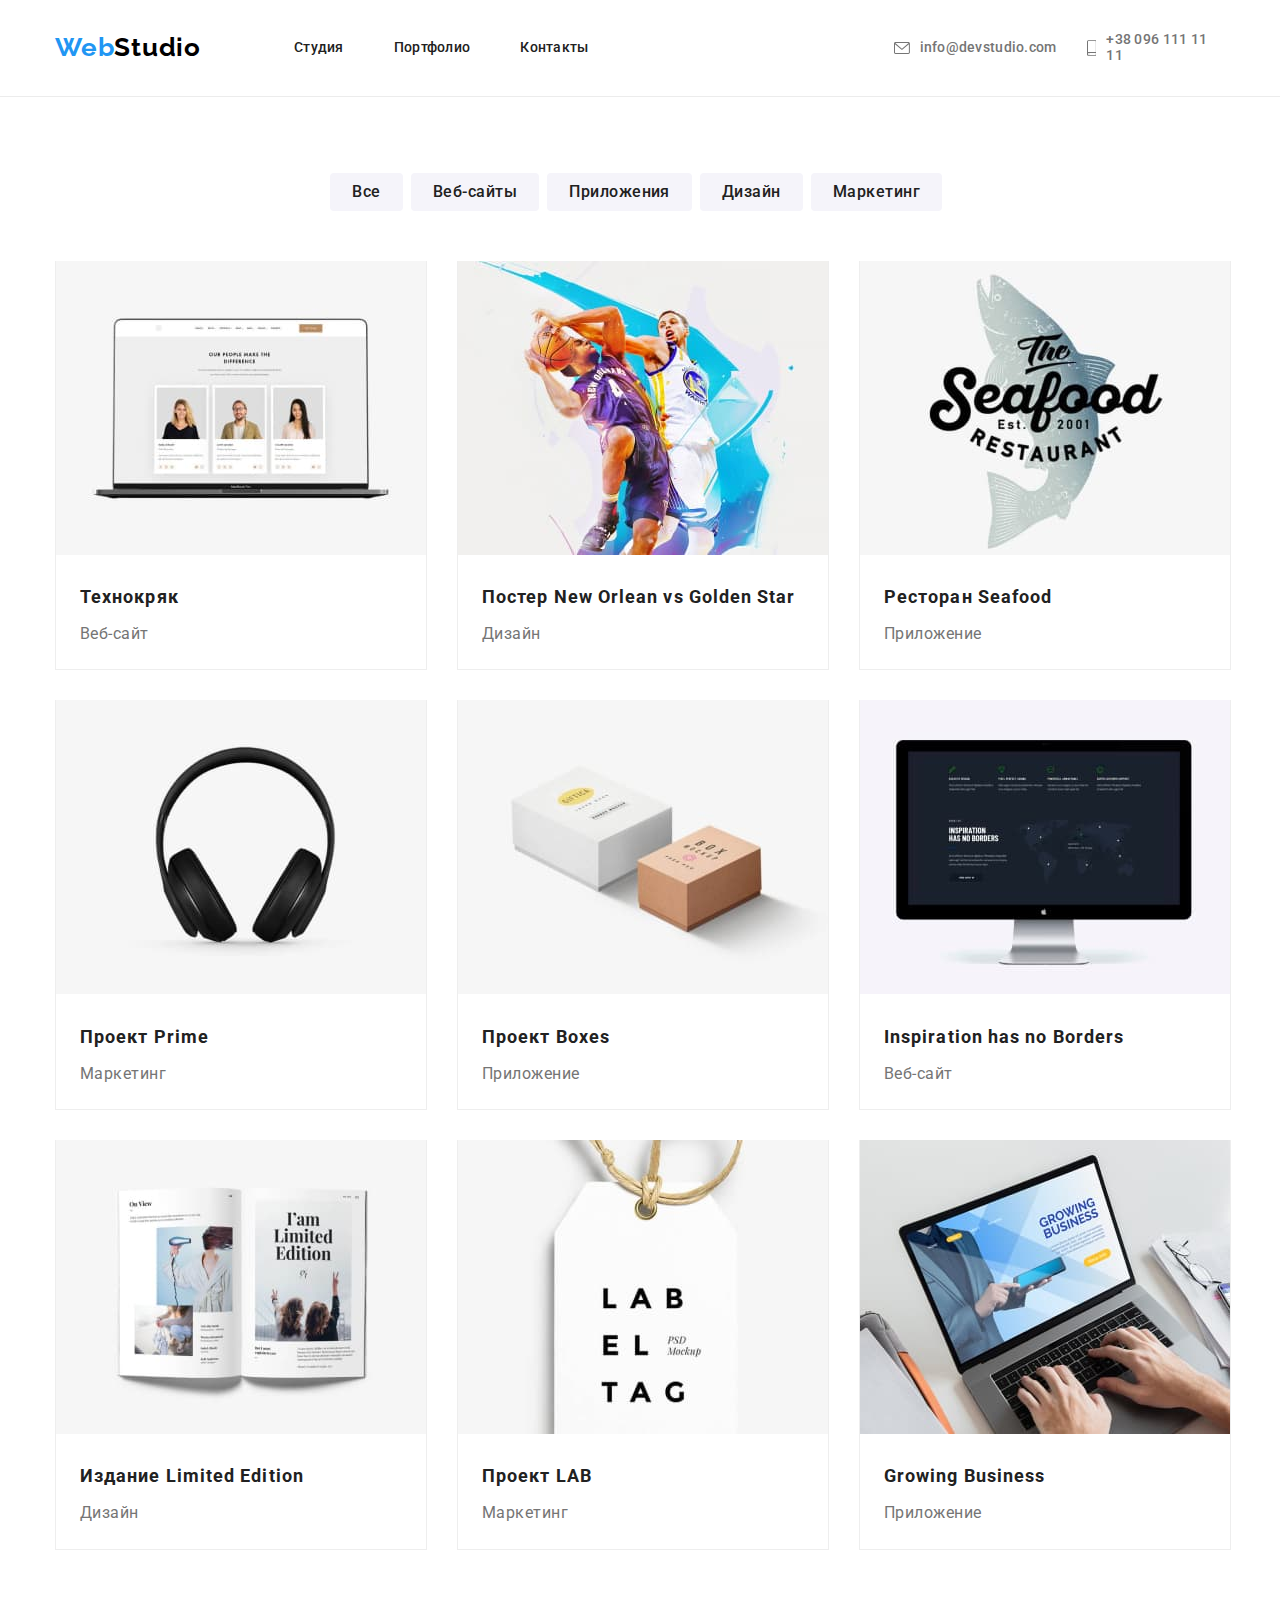
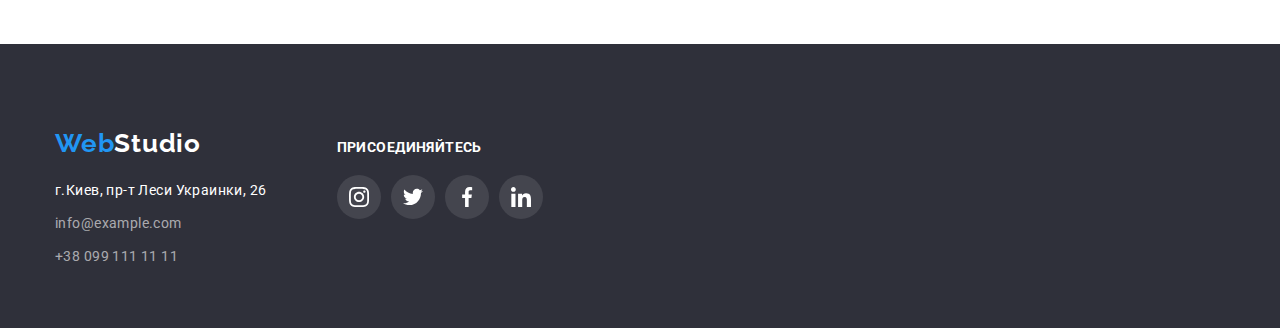
==== portfolio.html @ 5c1def11 "Add files via upload" ====
<!DOCTYPE html>
<html lang="en">

<head>
    <meta charset="UTF-8">
    <meta http-equiv="X-UA-Compatible" content="IE=edge">
    <meta name="viewport" content="width=device-width, initial-scale=1.0">
    <title>Document</title>
    <link rel="preconnect" href="https://fonts.googleapis.com">
    <link rel="preconnect" href="https://fonts.gstatic.com" crossorigin>
    <link
        href="https://fonts.googleapis.com/css2?family=Raleway:wght@700&family=Roboto:wght@400;500;700;900&display=swap"
        rel="stylesheet">
        <link rel="stylesheet" href="https://cdnjs.cloudflare.com/ajax/libs/modern-normalize/1.1.0/modern-normalize.min.css">
    <link rel="stylesheet" href="./css/styles.css">
</head>

<body class="page">
    <!--Шапка-->
    <header class="page-header">
        <div class="container">
        <nav class="header-nav">
            <a class="logo" href="/">Web<span class="logo-dark">Studio</span></a>
            <ul class="site-nav list">
                <li class="site-nav-link"><a href="./index.html" class="link">Студия</a></li>
                <li class="site-nav-link"><a href="#" class="link current">Портфолио</a></li>
                <li class="site-nav-link"><a href="#" class="link">Контакты</a></li>
            </ul>
        </nav>
        <ul class="auth-nav list">
            <li>
                <a href="#" class="link"><svg class="auth-nav-icon" width="16" height="12">
                <use href="./images/icons.svg#icon-envelope"></use>
            </svg>info@devstudio.com</a></li>
            <li>
                <a href="#" class="link"><svg class="auth-nav-icon" width="10" height="16">
                <use href="./images/icons.svg#icon-smartphone"></use>
            </svg>+38 096 111 11 11</a></li>
        </ul>
        </div>
    </header>

    <main>
        <!--Bозможности-->
        <section class="opportunities">
            <div class="container">
            <ul class="opportunity-list list">
                <li><button class="opportunity-button" type="button">Все</button></li>
                <li><button class="opportunity-button" type="button">Веб-сайты</button></li>
                <li><button class="opportunity-button" type="button">Приложения</button></li>
                <li><button class="opportunity-button" type="button">Дизайн</button></li>
                <li><button class="opportunity-button" type="button">Маркетинг</button></li>
            </ul>
            <ul class="images-list list">
                <li>
                    <img class="photos" src="images/img(10).jpg" alt="Веб-сайт" width="370">
                    <div class="opportunity-div" >
                        <h3 class="photos-title">Технокряк</h3>
                        <p class="photos-text">Веб-сайт</p>
                    </div>
                </li>
                <li>
                    <img class="photos" src="images/img(1)(1).jpg" alt="Постер баскетбол" width="370">
                    <div class="opportunity-div" >
                        <h3 class="photos-title">Постер New Orlean vs Golden Star</h3>
                        <p class="photos-text">Дизайн</p>
                    </div>
                </li>
                <li>
                    <img class="photos" src="images/img(2)(1).jpg" alt="Ресторан" width="370">
                    <div class="opportunity-div" >
                        <h3 class="photos-title">Ресторан Seafood</h3>
                        <p class="photos-text">Приложение</p>
                    </div>
                </li>
                <li>
                    <img class="photos" src="images/img(3)(1).jpg" alt="Наушники" width="370">
                    <div class="opportunity-div" >
                        <h3 class="photos-title">Проект Prime</h3>
                        <p class="photos-text">Маркетинг</p>
                    </div>
                </li>
                <li>
                    <img class="photos" src="images/img(4)(1).jpg" alt="Коробки" width="370">
                    <div class="opportunity-div" >
                        <h3 class="photos-title">Проект Boxes</h3>
                        <p class="photos-text">Приложение</p>
                    </div>
                </li>
                <li>
                    <img class="photos" src="images/img(5)(1).jpg" alt="Монитор" width="370">
                    <div class="opportunity-div" >
                        <h3 class="photos-title">Inspiration has no Borders</h3>
                        <p class="photos-text">Веб-сайт</p>
                    </div>
                </li>
                <li>
                    <img class="photos" src="images/img(7)(1).jpg" alt="Книга" width="370">
                    <div class="opportunity-div" >
                        <h3 class="photos-title">Издание Limited Edition</h3>
                        <p class="photos-text">Дизайн</p>
                    </div>
                </li>
                <li>
                    <img class="photos" src="images/img(10)(1).jpg" alt="Проект" width="370">
                    <div class="opportunity-div" >
                        <h3 class="photos-title">Проект LAB</h3>
                        <p class="photos-text">Маркетинг</p>
                    </div>
                </li>
                <li>
                    <img class="photos" src="images/img(9)(1).jpg" alt="Приложение" width="370">
                    <div class="opportunity-div">
                        <h3 class="photos-title">Growing Business</h3>
                        <p class="photos-text">Приложение</p>
                    </div>
                </li>
            </ul>
            </div>
        </section>
    </main>

    <!--Футер-->
    <footer class="page-footer">
        <div class="container">
        <div class="footer-div">
            <a href="/" class="logo">Web<span class="logo-light">Studio</span></a>
            <address>
                <ul class="page-footer-list list">
                    <li><a href="#" class="page-footer-address">г.Киев, пр-т Леси Украинки, 26</a></li>
                    <li><a href="mail:info@example.com" class="page-footer-link">info@example.com</a></li>
                    <li><a href="tel:+380991111111" class="page-footer-link">+38 099 111 11 11</a></li>
                </ul>
            </address>
        </div>
        <div class="footer-icon-div">
            <h2 class="footer-icon-title">присоединяйтесь</h2>
            <ul class="footer-icon-list list">
                <li>
                    <a class="footer-icon-link" href="">
                        <svg class="footer-icon" width="20" height="20">
                            <use href="./images/icons.svg#icon-instagram-2"></use>
                        </svg>
                    </a>
                </li>
                <li>
                    <a class="footer-icon-link" href="">
                        <svg class="footer-icon" width="20" height="20">
                            <use href="./images/icons.svg#icon-twitter-1"></use>
                        </svg>
                    </a>
                </li>
                <li>
                    <a class="footer-icon-link" href="">
                        <svg class="footer-icon" width="20" height="20">
                            <use href="./images/icons.svg#icon-facebook-1"></use>
                        </svg>
                    </a>
                </li>
                <li>
                    <a class="footer-icon-link" href="">
                        <svg class="footer-icon" width="20" height="20">
                            <use href="./images/icons.svg#icon-linkedin-1"></use>
                        </svg>
                    </a>
                </li>
            </ul>
        </div>
        </div>
    </footer>
</body>

</html>
---- css/styles.css ----
/*Сторінка*/
.page {
color: #212121;
background-color:  #FFFFFF;
font-family: 'Roboto', sans-serif;
}

.container {
    width: 1170px;
    margin: 0 auto;
}

.list {
    list-style: none;
    padding: 0;
    margin: 0;
}

p,
h1,
h2,
h3,
h4,
h5 {
    margin: 0;
}

ul,
ol {
    margin: 0;
    padding-left: 0;
}


/*Шапка*/
.site-nav-link {
    margin-right: 50px;
    padding-top: 32px;
    padding-bottom: 32px
}
.site-nav-link:last-child {
    margin-right: 0px;
}



.page-header {
border-bottom: 1px solid #ECECEC;
}

.header-nav {
display: flex;
}

.logo {
font-family: 'Raleway', sans-serif;
font-weight: 700;
font-size: 26px;
line-height: 1.19;
letter-spacing: 0.03em;
color: #2196F3;
text-decoration: none;
margin-right: 93px ;
padding-top: 24px;
padding-bottom: 24px;
}
.logo-dark {
    font-family: 'Raleway', sans-serif;
    font-weight: 700;
    font-size: 26px;
    line-height: 1.19;
    letter-spacing: 0.03em;
    color: #000000;
    text-decoration: none;
}


.site-nav .link {
color: #212121;
font-weight: 500;
font-size: 14px;
line-height: 1.14;
letter-spacing: 0.02em;
text-decoration: none;
}

.site-nav .link:hover, 
.site-nav .link:focus {
    color: #2196F3;
}

.site-nav .link.current {
    color:  #212121;
    font-weight: 500;
    font-size: 14px;
    line-height: 1.14;
    letter-spacing: 0.02em;
}

.auth-nav .link {
    color: #757575;
    font-weight: 500;
    font-size: 14px;
    line-height: 1.14;
    letter-spacing: 0.02em;
    text-decoration: none;
}

.auth-nav .link:hover,
.auth-nav .link:focus {
    color: #2196F3;
    fill: #2196F3;
}


.auth-nav li {
    margin-right: 30px;
    display: flex;
    justify-content:center;
    align-items: center;
}



.auth-nav li:last-child{
    margin-right: 0px;
}

.auth-nav li a {
    justify-content: center;
    align-items: center;
}

.site-nav {
    display: flex;
    align-items: center;
    margin-right: 305px; ;
}

.auth-nav {
    display: flex;
    padding-top: 32px;
    padding-bottom: 32px;
}

.page-header .container {
    display: flex;
    align-items: center;
}

.link {
    fill: #757575;
    display: flex;
    align-items: baseline;
}


.auth-nav-icon {
    margin-right: 10px ;
    
}





/*Услуга*/

.services {
background-color: #2F303A;
background-image: linear-gradient(rgba(47, 48, 58, 0.4),rgba(47, 48, 58, 0.4)), url(../images/Img\(11\).jpg);
background-repeat: no-repeat;
background-size: cover;
background-position: center;
max-width: 1600px;
margin: 0 auto;
padding-top: 200px;
padding-bottom: 200px;
}

.services-title {
    font-weight: 900;
    font-size: 44px;
    line-height: 1.37;
    text-align: center;
    letter-spacing: 0.06em;
    text-transform: uppercase;
    color: #FFFFFF;
    width: 696px;
    margin: 0 auto
    ;
}

.services-button {
    color:#FFFFFF;
    background-color: #2196F3;
    font-weight: 700;
    font-size: 16px;
    line-height: 1.88;
    display: flex;
    align-items: center;
    text-align: center;
    letter-spacing: 0.06em;
    cursor: pointer;
    border-radius: 4px;
    padding: 10px 32px;
    box-shadow: 0px 4px 4px rgba(0, 0, 0, 0.15);
    border: none;
    margin: 0 auto;
    margin-top: 30px;
}

/*Преимущества*/
.feature-list {
    display: flex;
}
.feature-list li {
    margin-right: 30px;
    width: 270px;
}
.feature-list li:last-child {
    margin-right: 0px;
}

.feature-title {
    font-weight: 700;
    font-size: 14px;
    line-height: 1.14;
    letter-spacing: 0.03em;
    text-transform: uppercase;
    color: #212121;
    margin-bottom: 10px;
}

.features-text{
    font-weight: 400;
    font-size: 14px;
    line-height: 1.7;
    letter-spacing: 0.03em;
    color: #757575;
}

.feature {
    padding-top: 94px ;
    padding-bottom: 94px;
}

.feature-icon {
    display: block;
    content: '';
    background-color: #F5F4FA;
    width: 270px;
    height: 120px;
    padding-top: 25px;
    padding-bottom: 25px;
    margin-bottom: 30px;
}

/*Чем мы занимаемс*/

.work-title {
    font-weight: 700;
    font-size: 36px;
    line-height: 1.17;
    text-align: center;
    letter-spacing: 0.03em;
    margin-bottom: 50px;
}

.work {
    padding-top: 0px ;
    padding-bottom: 94px;
}
.work-list {
    display: flex;
}
.work-img {
    margin-right: 30px;
}
.work-img:last-child {
    margin-right: 0px;
}


/*Наша команда*/
.team {
    background-color:  #F5F4FA;
    padding-top: 0px;
    padding-bottom: 94px;
    padding-top: 94px;
    
}



.team-member-text {
font-weight: 400;
font-size: 16px;
text-align: center;
letter-spacing: 0.03em;
color: #757575;
margin-top: 10px;

}

.team-title {
    font-weight: 700;
    font-size: 36px;
    line-height: 1.17;
    text-align: center;
    letter-spacing: 0.03em;
    margin-bottom: 50px;
}

.team-member-title {
    font-weight: 500;
    font-size: 16px;
    line-height: 1.19;
    text-align: center;
    letter-spacing: 0.03em;
    
    
}

.team-div  {
    padding-top: 30px;
    padding-bottom: 16px;
}


.team-list li:last-child{
    margin-right: 0px;
}

.team-list {
    display: flex;
}

.member-soc-item {
    width: 44px;
    height: 44px;
    margin-right: 10px;
}

.member-soc-item:last-child {
    margin-right: 0px;
}

.member-soc-link {
    width: 100%;
    height: 100%;
    border-radius: 50%;
    display: flex;
    justify-content: center;
    align-items: center;
    background-color: #FFFFFF;
}

.member-soc-list {
    display: flex;
    justify-content: center;
    padding-bottom: 30px;

}

.member-soc-icon {
    fill: #AFB1B8 ;
}

.member-soc-link:hover .member-soc-icon,
.member-soc-link:focus .member-soc-icon {
    fill: #FFFFFF;
}
.member-soc-link:hover,
.member-soc-link:focus {
    background-color: #2196F3;
}



.team-list-item {
    box-shadow: 0px 1px 3px rgba(0, 0, 0, 0.12), 0px 1px 1px rgba(0, 0, 0, 0.14), 0px 2px 1px rgba(0, 0, 0, 0.2);
    background: #FFFFFF;
        border-radius: 0px 0px 4px 4px;
        margin-right: 25px;
}

/*Постоянные клиенты*/

.regular-customers {
    padding-top: 94px;
    padding-bottom: 94px;
}

.regular-customers-title {
    font-weight: 700;
    font-size: 36px;
    line-height: 1.17;
    text-align: center;
    letter-spacing: 0.03em;
    color: #212121;
}

.regular-customers-title {
    margin-bottom: 50px;
}

.regular-customers-list {
    display: flex;
    justify-content: center;
    fill: #AFB1B8;
}

.regular-customers-list li {
    margin-right: 30px;
}

.regular-customers-list li:last-child {
    margin-right: 0px;
}

.regular-customers-icon {
    display: block;
    content: '';
    width: 170px;
    min-height: 92px;
    justify-content: center;
    align-items: center;
    border-radius: 4px;
    padding-top: 16px;
    padding-bottom: 16px;
    fill: #AFB1B8;
    border: 1px solid #AFB1B8;
}


.regular-customers-link:focus .regular-customers-icon,
.regular-customers-link:hover .regular-customers-icon {
    fill: #2196F3;
    border: 1px solid #2196F3;

}






/*Футер*/
.page-footer {
    background-color:  #2F303A;
    padding-top: 60px;
    padding-bottom: 60px;
}
.page-footer .logo {
    padding-bottom: 0px;
    margin-right: 0px;
    display: block;
    margin-bottom: 20px;
}

.page-footer-list li {
    margin-bottom: 9px;
}
.page-footer-list li:last-child{
    margin-bottom: 0px;
}

.page-footer-address {
    font-style: normal;
    font-weight: 400;
    font-size: 14px;
    line-height: 1.71;
    letter-spacing: 0.03em;
    color: #FFFFFF;
    text-decoration: none;
}

.page-footer-link {
    font-style: normal;
    font-weight: 400;
    font-size: 14px;
    line-height: 1.71;
    letter-spacing: 0.03em;
    color: rgba(255, 255, 255, 0.6);
    text-decoration: none;
}

.page-footer-link:hover,
.page-footer-link:focus {
    color: #2196F3;
}

.logo-light {
    font-family: 'Raleway', sans-serif;
    font-weight: 700;
    font-size: 26px;
    line-height: 1.19;
    letter-spacing: 0.03em;
    color: #FFFFFF;
    text-decoration: none;
}

.footer-icon-list  {
    display: flex;
}

.footer-icon-title {
    font-weight: 700;
    font-size: 14px;
    line-height: 16px;
    letter-spacing: 0.03em;
    text-transform: uppercase;
    color: #FFFFFF;
    margin-bottom: 20px;
    display: block;
}

.footer-icon-list li {
    width: 44px;
    height: 44px;
    margin-right: 10px;
}

.footer-icon-link {
    width: 100%;
    height: 100%;
    border-radius: 50%;
    display: flex;
    justify-content: center;
    align-items: center;
    background-color: rgba(255, 255, 255, 0.1) ;
}



.footer-icon-link:hover ,
.footer-icon-link:focus {
    background-color: #2196F3;
}

.footer-icon {
    fill: #FFFFFF;
}

.page-footer .container {
    display: flex;
    align-items: baseline;
}

.footer-icon-div {
    padding-left: 70px;
}

/*Bозможности*/



.opportunity-button {
    font-family: 'Roboto';
    font-style: normal;
    background-color: #F5F4FA;
    font-weight: 500;
    font-size: 16px;
    line-height: 1.62;
    text-align: center;
    letter-spacing: 0.03em;
    color: #212121;
    cursor: pointer;
    background: #F5F4FA;
    border-radius: 4px;
    border: none;
    padding: 6px 22px;
    min-width: 73px;
    margin-right: 8px;
}


.opportunity-button:hover,
.opportunity-button:focus {
    background: #2196F3;
    color: #FFFFFF;
    box-shadow: 0px 3px 1px rgba(0, 0, 0, 0.1), 0px 1px 2px rgba(0, 0, 0, 0.08), 0px 2px 2px rgba(0, 0, 0, 0.12);
}

.opportunity-list {
    margin-bottom: 50px;
    display: flex;
    justify-content: center;
    
}


.photos-title {
    font-weight: 700;
    font-size: 18px;
    line-height: 2;
    letter-spacing: 0.06em;
    color: #212121;
    margin-bottom: 4px;
}

.photos-text {
    font-weight: 400;
    font-size: 16px;
    line-height: 1.89;
    letter-spacing: 0.03em;
    color: #757575;
}

.opportunities {
    padding-top: 76px ;
    padding-bottom: 94px;
}

.opportunity-div {
    padding-top: 20px;
    padding-bottom: 20px;
    padding-right: 24px;
    padding-left: 24px;
}
.images-list {
    display: flex;
    flex-wrap: wrap;
    margin-right: -30px;
    margin-bottom: -30px;
  

}
.images-list li {
    flex-basis: calc(100% / 3 - 30px);
    margin-bottom: 30px;
    margin-right: 30px;
    border-bottom: 1px solid #EEEEEE;
    border-right: 1px solid #EEEEEE;
    border-left: 1px solid #EEEEEE;

}
.images-list li:nth-child(3n+3){
    margin-right: 0px;
}

.photos {
    flex-basis: calc(100% / 3 - 30px);
}


.images-list li:hover,
.images-list li:focus {
    box-shadow: 0px 1px 1px rgba(0, 0, 0, 0.12), 0px 4px 4px rgba(0, 0, 0, 0.06), 1px 4px 6px rgba(0, 0, 0, 0.16);
}
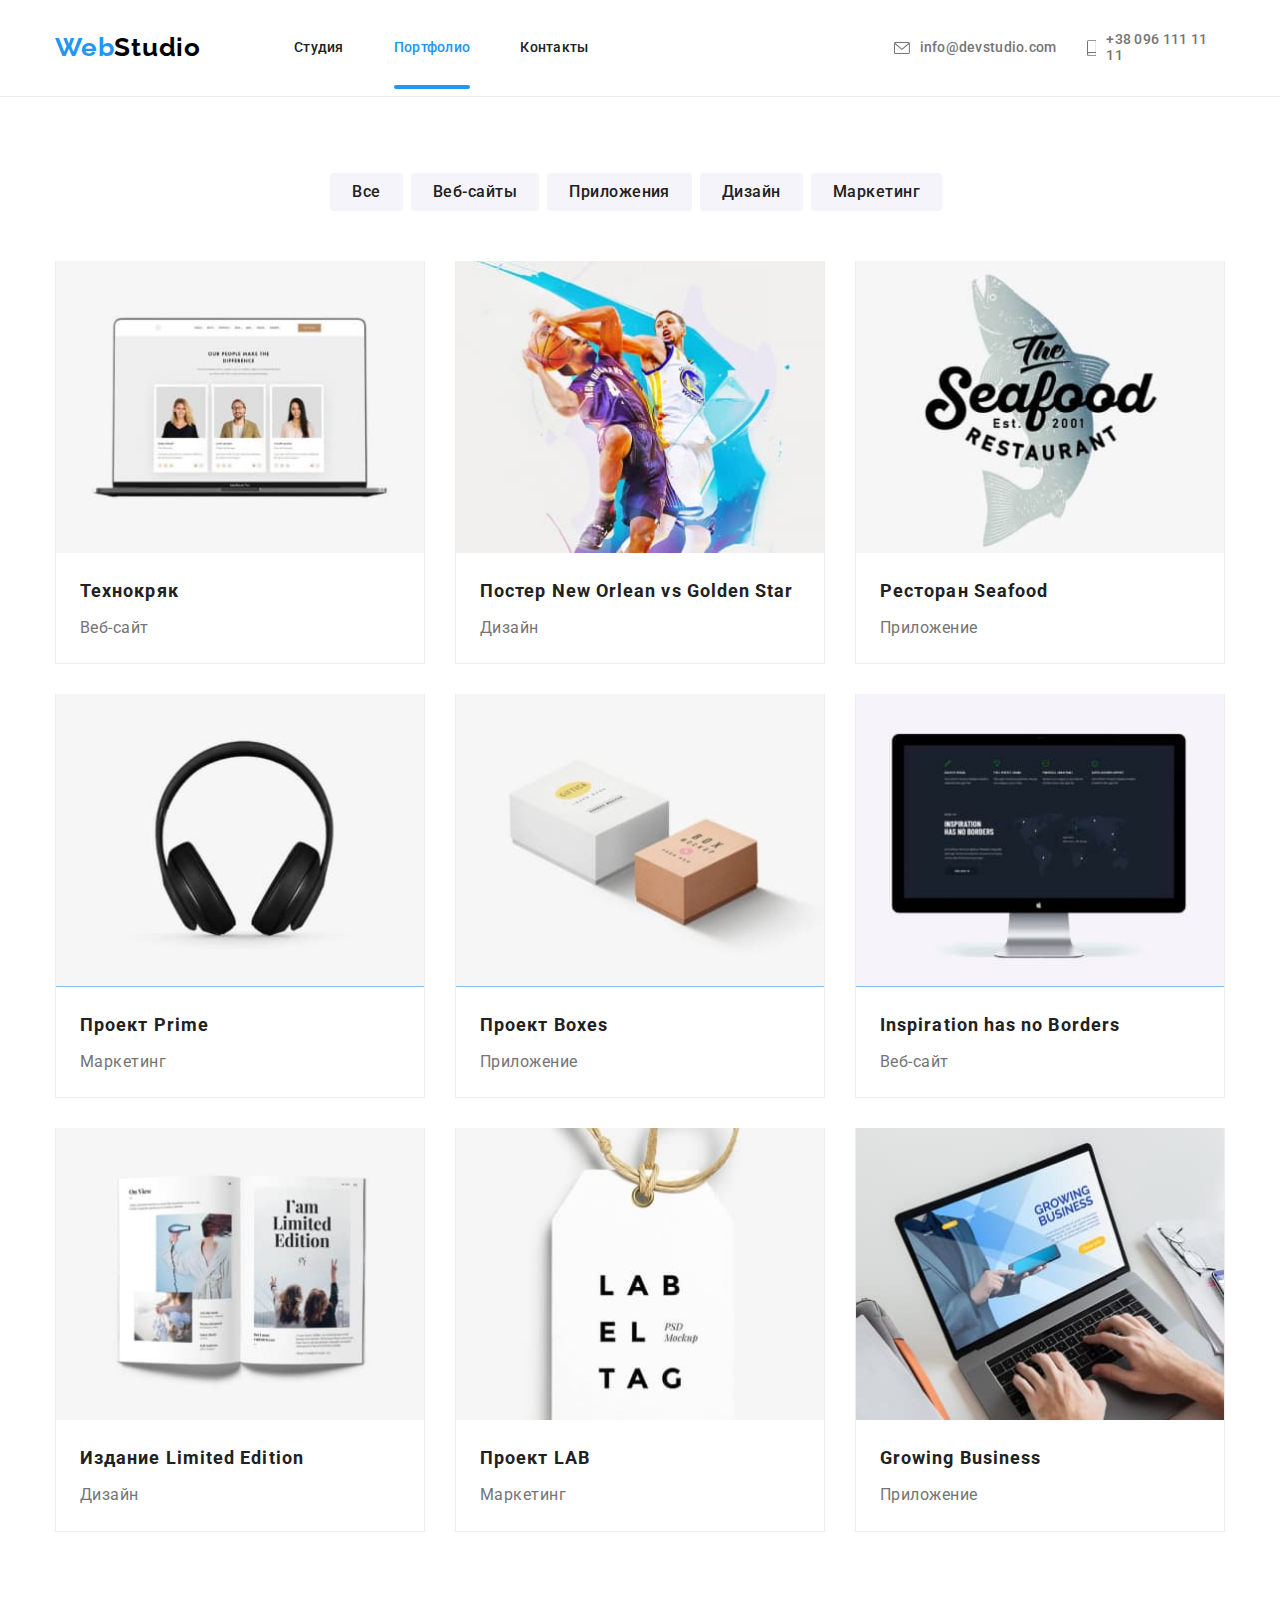
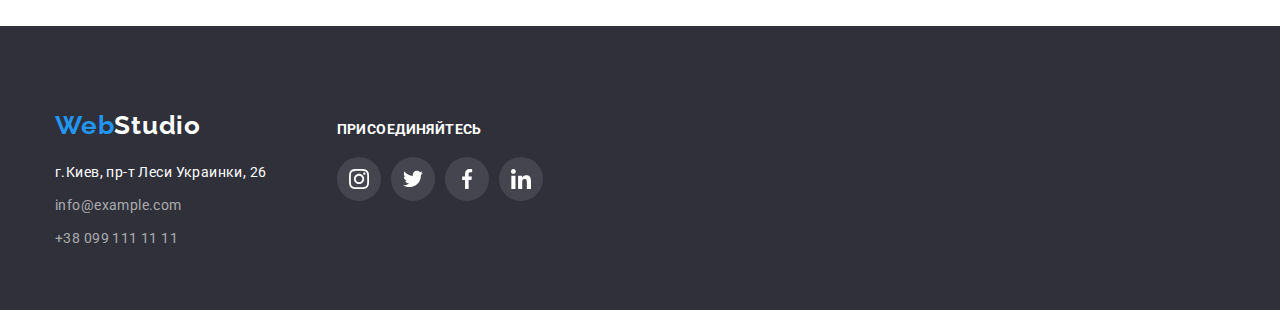
==== commit 9431c296: "add js" ====
--- a/portfolio.html
+++ b/portfolio.html
@@ -52,64 +52,127 @@
                 <li><button class="opportunity-button" type="button">Маркетинг</button></li>
             </ul>
             <ul class="images-list list">
-                <li>
-                    <img class="photos" src="images/img(10).jpg" alt="Веб-сайт" width="370">
+                <li class="images-list-item">
+                    <div class="photos-div">
+                        <img class="photos" src="images/img(10).jpg" alt="Веб-сайт" width="370" height="294">
+                        <p class="photos-top-text">
+                            Ресурс предлагает комплексные предложения с разным уровнем функционала и сервисов. Все это позволит посетителю
+                            получить
+                            исчерпывающие сведения о компании или частном лице.
+                        </p>
+                    </div>
                     <div class="opportunity-div" >
                         <h3 class="photos-title">Технокряк</h3>
                         <p class="photos-text">Веб-сайт</p>
                     </div>
                 </li>
-                <li>
-                    <img class="photos" src="images/img(1)(1).jpg" alt="Постер баскетбол" width="370">
+                <li class="images-list-item">
+                    <div class="photos-div">
+                        <img class="photos" src="images/img(1)(1).jpg" alt="Постер баскетбол" width="370">
+                        <p class="photos-top-text">
+                            Ресурс предлагает комплексные предложения с разным уровнем функционала и сервисов. Все это позволит посетителю
+                            получить
+                            исчерпывающие сведения о компании или частном лице.
+                        </p>
+                    </div>
                     <div class="opportunity-div" >
                         <h3 class="photos-title">Постер New Orlean vs Golden Star</h3>
                         <p class="photos-text">Дизайн</p>
                     </div>
                 </li>
-                <li>
-                    <img class="photos" src="images/img(2)(1).jpg" alt="Ресторан" width="370">
+                <li class="images-list-item">
+                    <div class="photos-div">
+                        <img class="photos" src="images/img(2)(1).jpg" alt="Ресторан" width="370">
+                        <p class="photos-top-text">
+                            Ресурс предлагает комплексные предложения с разным уровнем функционала и сервисов. Все это позволит посетителю
+                            получить
+                            исчерпывающие сведения о компании или частном лице.
+                        </p>
+                    </div>
                     <div class="opportunity-div" >
                         <h3 class="photos-title">Ресторан Seafood</h3>
                         <p class="photos-text">Приложение</p>
                     </div>
                 </li>
-                <li>
-                    <img class="photos" src="images/img(3)(1).jpg" alt="Наушники" width="370">
+                <li class="images-list-item">
+                    <div class="photos-div">
+                        <img class="photos" src="images/img(3)(1).jpg" alt="Наушники" width="370">
+                        <p class="photos-top-text">
+                            Ресурс предлагает комплексные предложения с разным уровнем функционала и сервисов. Все это позволит посетителю
+                            получить
+                            исчерпывающие сведения о компании или частном лице.
+                        </p>
+                    </div>
                     <div class="opportunity-div" >
                         <h3 class="photos-title">Проект Prime</h3>
                         <p class="photos-text">Маркетинг</p>
                     </div>
                 </li>
-                <li>
-                    <img class="photos" src="images/img(4)(1).jpg" alt="Коробки" width="370">
+                <li class="images-list-item">
+                    <div class="photos-div">
+                        <img class="photos" src="images/img(4)(1).jpg" alt="Коробки" width="370">
+                        <p class="photos-top-text">
+                            Ресурс предлагает комплексные предложения с разным уровнем функционала и сервисов. Все это позволит посетителю
+                            получить
+                            исчерпывающие сведения о компании или частном лице.
+                        </p>
+                    </div>
                     <div class="opportunity-div" >
                         <h3 class="photos-title">Проект Boxes</h3>
                         <p class="photos-text">Приложение</p>
                     </div>
                 </li>
-                <li>
-                    <img class="photos" src="images/img(5)(1).jpg" alt="Монитор" width="370">
-                    <div class="opportunity-div" >
+                <li class="images-list-item">
+                    <div class="photos-div">
+                        <img class="photos" src="images/img(5)(1).jpg" alt="Монитор" width="370">
+                        <p class="photos-top-text">
+                            Ресурс предлагает комплексные предложения с разным уровнем функционала и сервисов. Все это позволит посетителю
+                            получить
+                            исчерпывающие сведения о компании или частном лице.
+                        </p>
+                    </div>
+                    <div class="opportunity-div">
                         <h3 class="photos-title">Inspiration has no Borders</h3>
                         <p class="photos-text">Веб-сайт</p>
                     </div>
                 </li>
-                <li>
-                    <img class="photos" src="images/img(7)(1).jpg" alt="Книга" width="370">
+                <li class="images-list-item">
+                    <div class="photos-div">
+                        <img class="photos" src="images/img(7)(1).jpg" alt="Книга" width="370">
+                        <p class="photos-top-text">
+                            Ресурс предлагает комплексные предложения с разным уровнем функционала и сервисов. Все это позволит посетителю
+                            получить
+                            исчерпывающие сведения о компании или частном лице.
+                        </p>
+                    </div>
                     <div class="opportunity-div" >
                         <h3 class="photos-title">Издание Limited Edition</h3>
                         <p class="photos-text">Дизайн</p>
                     </div>
                 </li>
-                <li>
-                    <img class="photos" src="images/img(10)(1).jpg" alt="Проект" width="370">
+                <li class="images-list-item">
+                    <div class="photos-div">
+                        <img class="photos" src="images/img(10)(1).jpg" alt="Проект" width="370">
+                        <p class="photos-top-text">
+                            Ресурс предлагает комплексные предложения с разным уровнем функционала и сервисов. Все это позволит посетителю
+                            получить
+                            исчерпывающие сведения о компании или частном лице.
+                        </p>
+                    </div>
                     <div class="opportunity-div" >
                         <h3 class="photos-title">Проект LAB</h3>
                         <p class="photos-text">Маркетинг</p>
                     </div>
                 </li>
-                <li>
-                    <img class="photos" src="images/img(9)(1).jpg" alt="Приложение" width="370">
+                <li class="images-list-item">
+                    <div class="photos-div">
+                        <img class="photos" src="images/img(9)(1).jpg" alt="Приложение" width="370">
+                        <p class="photos-top-text">
+                            Ресурс предлагает комплексные предложения с разным уровнем функционала и сервисов. Все это позволит посетителю
+                            получить
+                            исчерпывающие сведения о компании или частном лице.
+                        </p>
+                    </div>
                     <div class="opportunity-div">
                         <h3 class="photos-title">Growing Business</h3>
                         <p class="photos-text">Приложение</p>
--- a/css/styles.css
+++ b/css/styles.css
@@ -33,6 +33,20 @@
 
 
 /*Шапка*/
+
+.link.current::after {
+position: absolute;
+content: '';
+height: 4px;
+width: 100%;
+background: #2196F3;
+border-radius: 2px;
+left: 0;
+bottom: -33px;
+} 
+
+
+
 .site-nav-link {
     margin-right: 50px;
     padding-top: 32px;
@@ -41,7 +55,6 @@
 .site-nav-link:last-child {
     margin-right: 0px;
 }
-
 
 
 .page-header {
@@ -82,15 +95,18 @@
 line-height: 1.14;
 letter-spacing: 0.02em;
 text-decoration: none;
+position: relative;
 }
 
 .site-nav .link:hover, 
 .site-nav .link:focus {
     color: #2196F3;
+    transition-timing-function: cubic-bezier(0.4, 0, 0.2, 1);
+    transition-duration: 250ms;
 }
 
 .site-nav .link.current {
-    color:  #212121;
+    color: #2196F3;
     font-weight: 500;
     font-size: 14px;
     line-height: 1.14;
@@ -110,6 +126,8 @@
 .auth-nav .link:focus {
     color: #2196F3;
     fill: #2196F3;
+    transition-timing-function: cubic-bezier(0.4, 0, 0.2, 1);
+    transition-duration: 250ms;
 }
 
 
@@ -281,6 +299,35 @@
     margin-right: 0px;
 }
 
+.work-list-div {
+    position: relative;
+    
+}
+
+.work-list-text {
+    position: absolute;
+    bottom: 0;
+    height: 70px;
+    width: 100%;
+    background: rgba(47, 48, 58, 0.8);
+    font-weight: 700;
+    font-size: 14px;
+    line-height: 16px;
+    text-align: center;
+    letter-spacing: 0.03em;
+    text-transform: uppercase;
+    color: #FFFFFF;
+    display: flex;
+    align-items: center;
+    justify-content: center;
+}
+
+
+.work-list-img {
+    display: block;
+    max-width: 100%;
+    height: auto;
+}
 
 /*Наша команда*/
 .team {
@@ -288,7 +335,6 @@
     padding-top: 0px;
     padding-bottom: 94px;
     padding-top: 94px;
-    
 }
 
 
@@ -370,10 +416,14 @@
 .member-soc-link:hover .member-soc-icon,
 .member-soc-link:focus .member-soc-icon {
     fill: #FFFFFF;
+    transition-timing-function: cubic-bezier(0.4, 0, 0.2, 1);
+    transition-duration: 250ms;
 }
 .member-soc-link:hover,
 .member-soc-link:focus {
     background-color: #2196F3;
+    transition-timing-function: cubic-bezier(0.4, 0, 0.2, 1);
+    transition-duration: 250ms;
 }
 
 
@@ -438,6 +488,8 @@
 .regular-customers-link:hover .regular-customers-icon {
     fill: #2196F3;
     border: 1px solid #2196F3;
+    transition-timing-function: cubic-bezier(0.4, 0, 0.2, 1);
+    transition-duration: 250ms;
 
 }
 
@@ -489,6 +541,8 @@
 .page-footer-link:hover,
 .page-footer-link:focus {
     color: #2196F3;
+    transition-timing-function: cubic-bezier(0.4, 0, 0.2, 1);
+    transition-duration: 250ms;
 }
 
 .logo-light {
@@ -537,6 +591,8 @@
 .footer-icon-link:hover ,
 .footer-icon-link:focus {
     background-color: #2196F3;
+    transition-timing-function: cubic-bezier(0.4, 0, 0.2, 1);
+    transition-duration: 250ms;
 }
 
 .footer-icon {
@@ -581,6 +637,8 @@
     background: #2196F3;
     color: #FFFFFF;
     box-shadow: 0px 3px 1px rgba(0, 0, 0, 0.1), 0px 1px 2px rgba(0, 0, 0, 0.08), 0px 2px 2px rgba(0, 0, 0, 0.12);
+    transition-timing-function: cubic-bezier(0.4, 0, 0.2, 1);
+    transition-duration: 250ms;
 }
 
 .opportunity-list {
@@ -648,6 +706,79 @@
 .images-list li:hover,
 .images-list li:focus {
     box-shadow: 0px 1px 1px rgba(0, 0, 0, 0.12), 0px 4px 4px rgba(0, 0, 0, 0.06), 1px 4px 6px rgba(0, 0, 0, 0.16);
-}
-
-
+    transition-timing-function: cubic-bezier(0.4, 0, 0.2, 1);
+    transition-duration: 250ms;
+}
+
+.photos-top-text {
+    position: absolute;
+    top: 0;
+    background-color: rgba(33, 150, 243, 0.9);
+    color: #FFFFFF;
+    font-size: 18px;
+    line-height: 1.6;
+    letter-spacing: 0.03em;
+    padding-top: 63px;
+    padding-bottom: 63px; 
+    padding-left: 24px;
+    padding-right: 24px;
+    height: 100%;
+    transform: translateY(100%);
+}
+
+.photos-div {
+    position: relative;
+    overflow: hidden;
+    
+}
+
+.images-list-item:hover .photos-top-text {
+    transform: translateY(0);
+    transition: transform 300ms linear;
+}
+
+
+.photos {
+    width: 100%;
+    height: auto;
+    display: block;
+}
+
+.backdrop {
+    width: 100%;
+    height: 100%;
+    background: rgba(0, 0, 0, 0.2);
+    position: fixed;
+    top: 0;
+}
+
+.modal {
+width: 528px;
+min-height: 581px;
+background-color: #FFFFFF;
+border-radius: 5px;
+position: absolute;
+top: 50%;
+left: 50%;
+transform: translate(-50%, -50%);
+}
+
+.button-modal {
+    width: 30px;
+    height: 30px;
+    background: #FFFFFF;
+    border: 1px solid rgba(0, 0, 0, 0.1);
+    border-radius: 50%;
+    display: flex;
+    align-items: center;
+    justify-content: center;
+    position: absolute;
+    top: 8px;
+    right: 8px;
+}
+
+.is-hidden {
+    visibility: hidden;
+    opacity: 0;
+    pointer-events: none;
+}